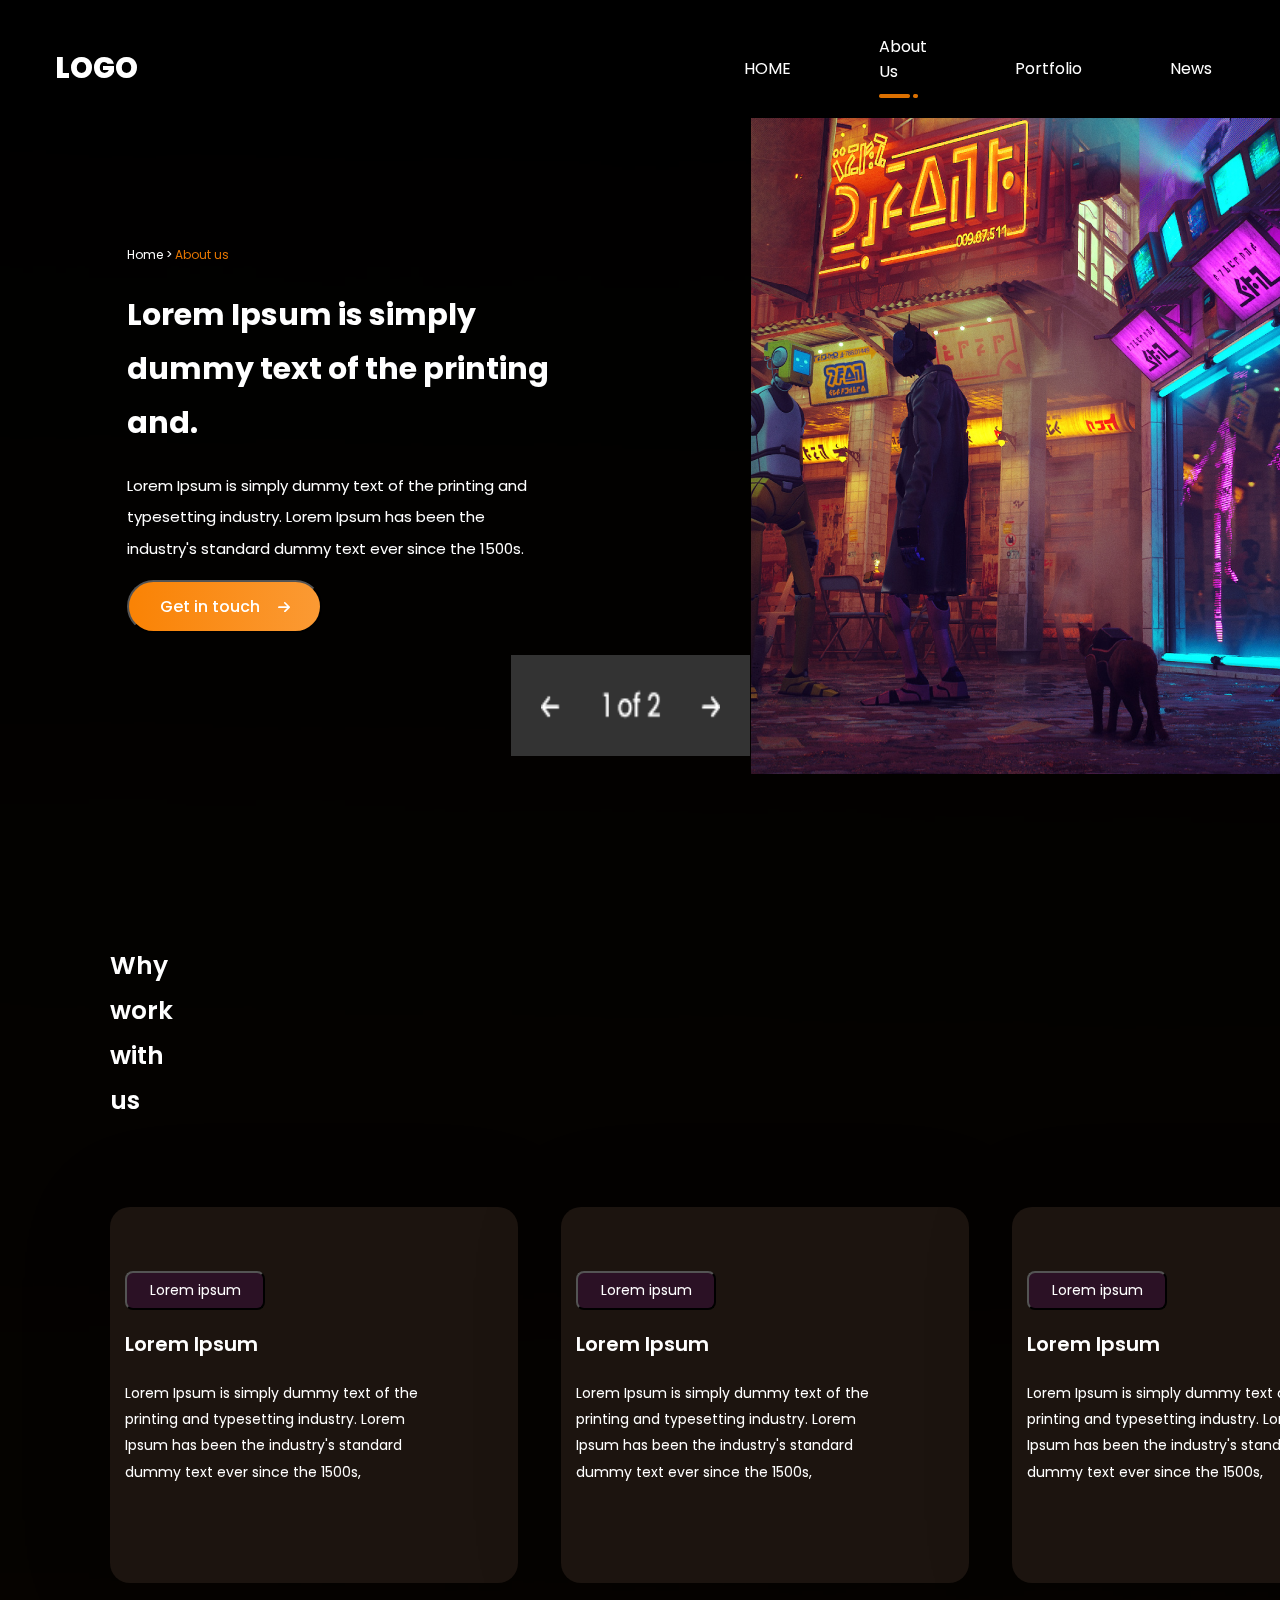
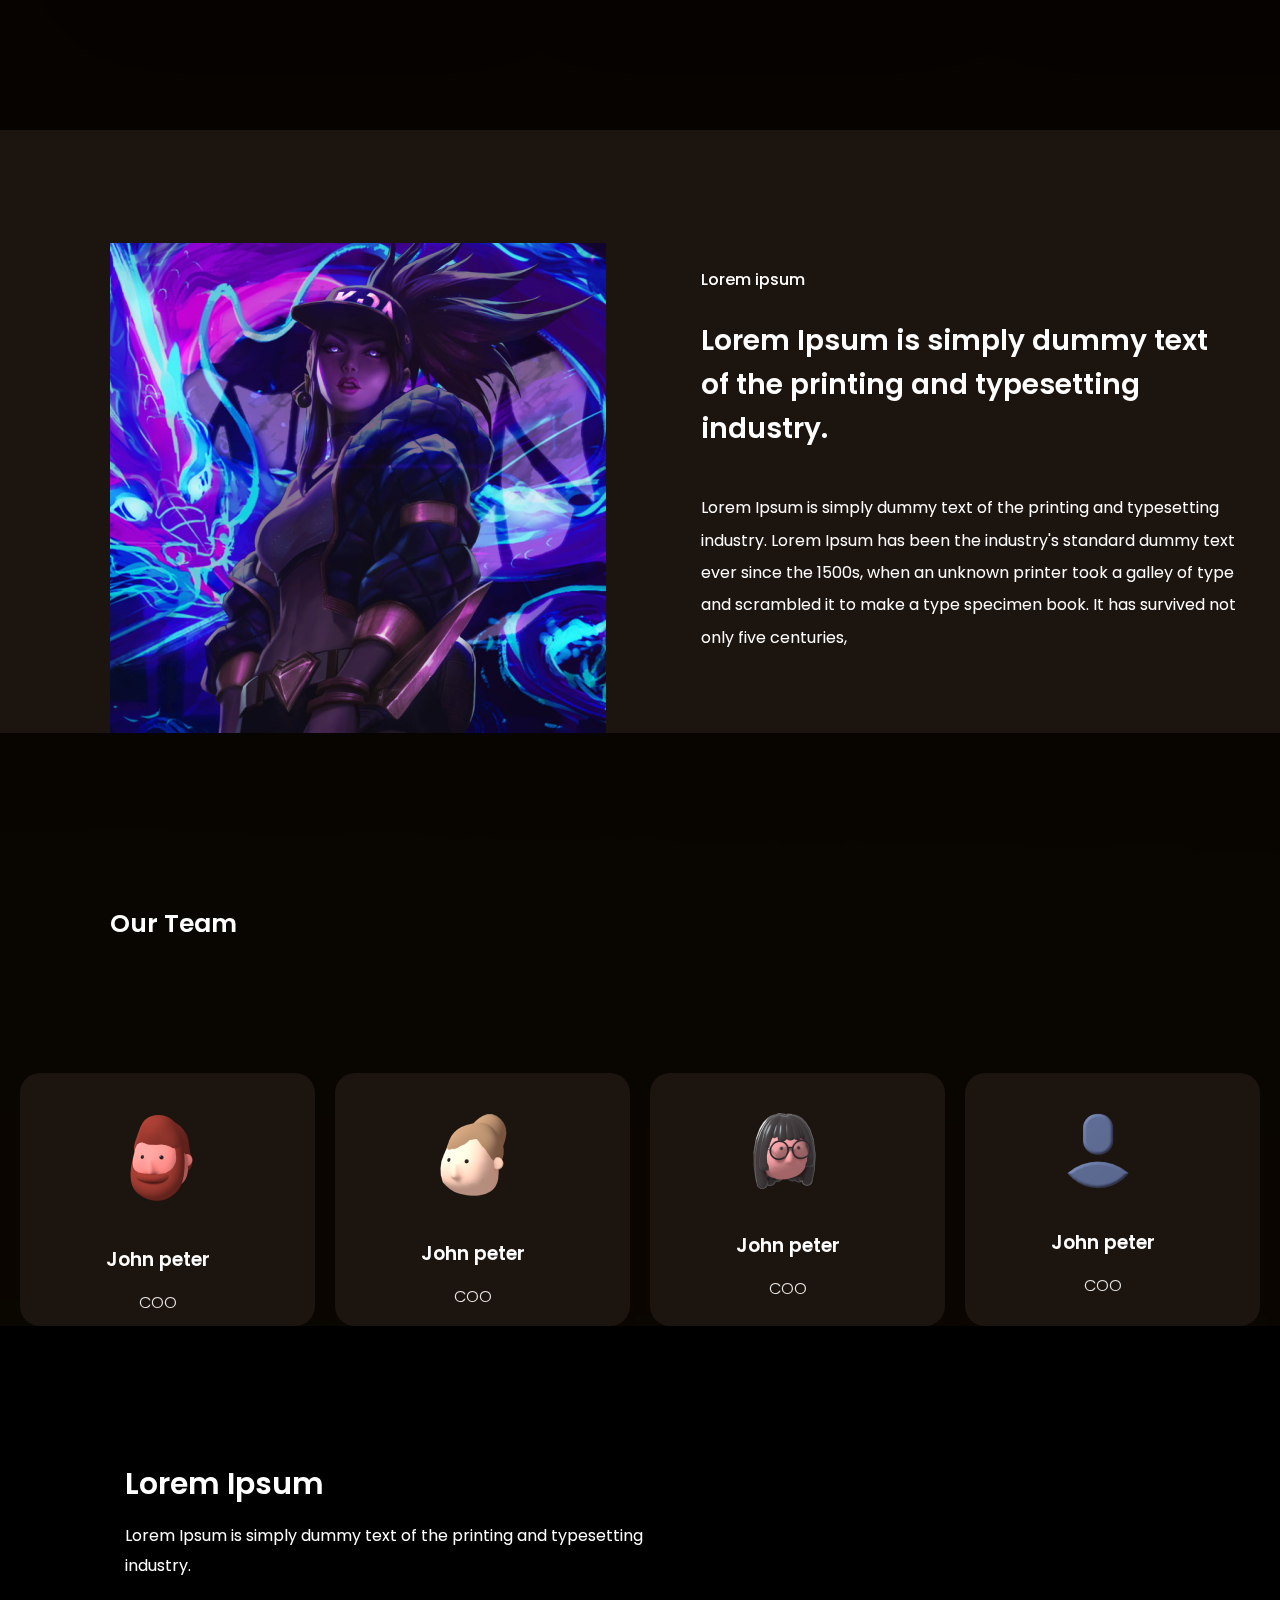
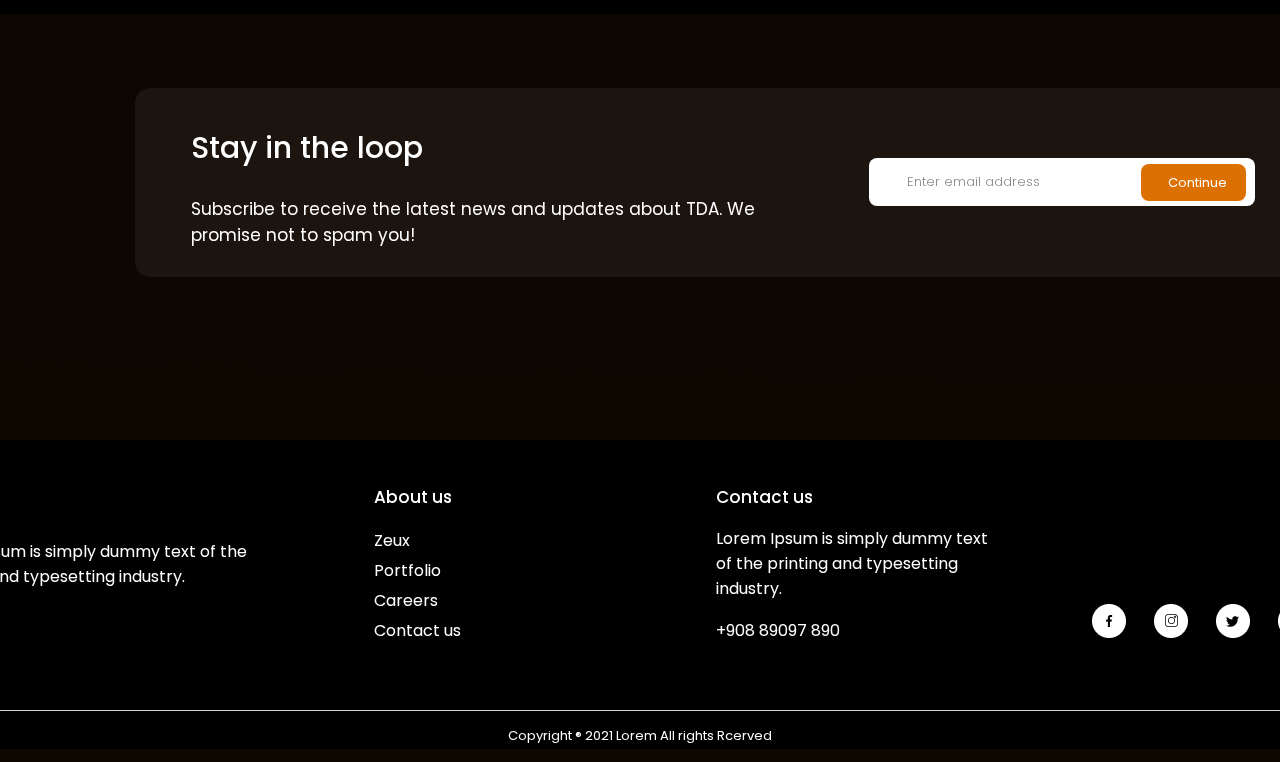
==== about.html @ d9f82168 "Add files via upload" ====
<!DOCTYPE html>
<html lang="en">
<head>
    <meta charset="UTF-8">
    <meta name="viewport" content="width=device-width, initial-scale=1.0">
    <link rel="stylesheet" href="about.css"
    <title>About us</title>
</head>
<body>
    <div class="main">
        <div class="parent-1">
            <div class="nav-bar">
                <div class="nav-left">
                    <h1>LOGO</h1>
                </div>
                <div class="nav-right">
                    <ul>
                        <li><a href="home.html">HOME</a></li>
                        <li><a href="about.html">About Us<br></a>
                            <img src="Images/Home/Group 94.png"></li>
                        <li><a href="portfolio.html">Portfolio</a></li>
                        <li><a href="news.html">News</a></li>
                        <button ><a href="contact.html">Contact Us</a></button>
                        
                    </ul>         
                </div>
            </div>
            <div class="to-right">            
                <div class="top-left">
                    <span>Home ><label style="color: #E47500;"> About us</label></span>
                    <h1>Lorem Ipsum is simply dummy text of the printing and.</h1>
                    <p>Lorem Ipsum is simply dummy text of the printing and typesetting industry. Lorem Ipsum has been the industry's standard dummy text ever since the 1500s.</p>
                    <div class="top-bt">
                        <button>Get in touch<img src="Images/About/arrow 6.png"></button>
                    </div>
                </div>
                <div class="top-right">
                    <img src="Images/About/Rectangle 6.png">
                    <img src="Images/About/Group 89.png" class="arrow">
                </div>
            </div>
        </div>

        <div class="parent-2">
            <div class="two-top">
                <h2>Why work with us</h2>
            </div>
            <div class="two-box">
                <div class="two-box-1">
                    <button>Lorem ipsum</button>
                    <h2>Lorem Ipsum</h2>
                    <p>Lorem Ipsum is simply dummy text of the printing and typesetting industry. Lorem Ipsum has been the industry's standard dummy text ever since the 1500s,</p>
                </div>
                <div class="two-box-1">
                    <button>Lorem ipsum</button>
                    <h2>Lorem Ipsum</h2>
                    <p>Lorem Ipsum is simply dummy text of the printing and typesetting industry. Lorem Ipsum has been the industry's standard dummy text ever since the 1500s,</p>
                </div>
                <div class="two-box-1">
                    <button>Lorem ipsum</button>
                    <h2>Lorem Ipsum</h2>
                    <p>Lorem Ipsum is simply dummy text of the printing and typesetting industry. Lorem Ipsum has been the industry's standard dummy text ever since the 1500s,</p>
                </div>
            </div>
        </div>
        

        <div class="parent-3">
            <div class="three-box">
                <div class="three-left">
                    <img src="Images/About/Rectangle 25.png">
                </div>
                <div class="three-right">
                    <span>Lorem ipsum</span>
                    <h2>Lorem Ipsum is simply dummy text of the printing and typesetting industry.</h2>
                    <p>Lorem Ipsum is simply dummy text of the printing and typesetting industry. Lorem Ipsum has been the industry's standard dummy text ever since the 1500s, when an unknown printer took a galley of type and scrambled it to make a type specimen book. It has survived not only five centuries,</p>
                </div>
            </div>
        </div>

        <div class="parent-4">
            <div class="four-top">
                <h2>Our Team</h2>
            </div>
            <div class="four-middle">
                <div class="four-box">
                    <img src="Images/About/Bill 1.png">
                    <h2>John peter</h2>
                    <p>COO</p>
                </div>
                <div class="four-box">
                    <img src="Images/About/Beverly 1.png">
                    <h2>John peter</h2>
                    <p>COO</p>
                </div>
                <div class="four-box">
                    <img src="Images/About/Claudia 1.png">
                    <h2>John peter</h2>
                    <p>COO</p>
                </div>
                <div class="four-box">
                    <img src="Images/About/Avatar 1.png">
                    <h2>John peter</h2>
                    <p>COO</p>
                </div>
            </div>
           
        </div>

        <div class="parent-5">
            <div class="five-top">
                <h2>Lorem Ipsum</h2>
                <p>Lorem Ipsum is simply dummy text of the printing and typesetting industry.</p>
            </div>
            <div class="five-bot">
                <div class="five-cont">    
                    <h2>Stay in the loop</h2>
                    <p>Subscribe to receive the latest news and updates about TDA. We promise not to spam you!</p>
                </div>
                <div class="five-search">
                    <div class="five-bot-1"><p>Enter email address</p></div>
                    <div class="five-bot-2"><P>Continue</P></div>
                </div>
            </div>
        </div>

        <div class="footer">
            <div class="footer-top">
                <div class="one">
                    <h2>LOGO</h2>
                    <p>Lorem Ipsum is simply dummy text of the printing and typesetting industry.</p>
                    <p>@Logo</p>
                </div>
                <div class="two">
                    <h2>About us</h2>
                    <p>Zeux<br> Portfolio<br> Careers<br> Contact us</p>
                </div>
                <div class="three">
                    <h2>Contact us</h2>
                    <p>Lorem Ipsum is simply dummy text of the printing and typesetting industry.</p>
                    <p>+908 89097 890</p>
                </div>
                <div class="four">
                    <img src="Images/Home/Group 5.png">
                    <img src="Images/Home/Group 11.png">
                    <img src="Images/Home/Group 10.png">
                    <img src="Images/Home/Group 9.png">
                </div>
            </div>
            <div class="footer-bottom">
                <span></span>
                <p>Copyright ® 2021 Lorem All rights Rcerved</p>
            </div>
        </div>
    </div>
</body>
</html>
---- about.css ----
@import url('https://fonts.googleapis.com/css2?family=Poppins:ital,wght@0,100;0,200;0,300;0,400;0,500;0,600;0,700;0,800;0,900;1,100;1,200;1,300;1,400;1,500;1,600;1,700;1,800;1,900&display=swap');
@import url('https://fonts.googleapis.com/css2?family=Poppins:ital,wght@0,100;0,200;0,300;0,400;0,500;0,600;0,700;0,800;0,900;1,100;1,200;1,300;1,400;1,500;1,600;1,700;1,800;1,900&family=Rubik:ital,wght@0,300..900;1,300..900&display=swap');
body{
    padding: 0px;
    margin: 0px;
    background: linear-gradient(181deg, #000 0.82%, #4A2800 529.1%);
    backdrop-filter: blur(7px);
}

.nav-left h1{
    color: #FFF;
    font-family: Poppins;
    font-size: 29px;
    font-weight: 800;
    line-height: 153.5%; 
    margin-right: 566px;
    margin-left: 55px;
}

.nav-right ul{
    display: inline-flex;
    align-items: center;
    gap: 88px;
}

.nav-bar{
    display: flex;
    align-items: center;
    padding: 0px;
}

.nav-right ul li a{
    text-decoration: none;
    color: #FFF;
    font-family: Poppins;
    font-size: 16px;
    font-weight: 400;
}

.nav-right ul  button {
    border-radius: 6px;
    background: #FA9021;
    width: 132px;
    height: 41px;
    flex-shrink: 0;
}
.nav-right ul  button a{
    color: #FFF;
    font-family: Poppins;
    font-size: 13px;
    font-weight: 400;
    text-decoration: none;
}
.top-left{
    margin-top: 125px
}
.top-left span,.top-left h1,.top-left p{
    padding: 0px 22px 0px 127px;
}

.top-bt{
    margin-left: 127px;
    display: flex;
    align-items: center;
}
.top-bt img{
    margin-left:18px;
}
.to-right{
    display: flex;
}

.top-left span{
    color: #FFF;
    font-family: Poppins;
    font-size: 12px;
    font-weight: 400;
    line-height: 208.5%;
} 

.top-left h1{
    width: 425px;
    color: #FFF;
    font-family: Poppins;
    font-size: 30px;
    font-weight: 700;
    line-height: 180.5%;
}

.top-left p{
    width: 414px;
    height: 95px;
    flex-shrink: 0;
    color: #FFF;
    font-family: Poppins;
    font-size: 15px;
    font-weight: 400;
    line-height: 208.5%;
}
.top-left button{
    width: 195px;
    height: 53px;
    flex-shrink: 0;
    border-radius: 40px;
    background: linear-gradient(92deg, #FA8305 2.08%, #FB9E3C 117.25%);
    color: #FFF;
    font-family: Poppins;
    font-size: 16px;
    font-weight: 500;
}
.top-right img{
    margin-left: 177px;
}
.arrow{
    position: absolute;
    right: 530px;
    top:655px;
    width: 179px;
    height: 67px;
    flex-shrink: 0;
    background: #333;
    padding: 17px 30px 17px;
}

.two-top h2{
    color: #FFF;
    font-family: Poppins;
    font-size: 25px;
    font-weight: 600;
    line-height: 180.5%;
    padding: 144px 1093px 63px 110px;
}

.two-box-1{
    width: 378px;
    height: 348px;
    flex-shrink: 0;
    border-radius: 20px;
    background: #1C140F;
    box-shadow: 0px 4px 94px 0px rgba(0, 0, 0, 0.15);
}
.two-box{
    display: flex;
    align-items: center;
    justify-content: space-evenly;
    padding: 0px 110px 147px;
    gap:43px;
 

}
.two-box-1{
    width: 378px;
    height: 248px;
    flex-shrink: 0;
    border-radius: 20px;
    background: #1C140F;
    color: #FFF;
    font-family: Poppins;
    font-size: 14px;
    font-weight: 400;
    line-height: 187.5%; 
    padding: 64px 15px 64px;
}
.two-box-1 h2{
    width: 304px;
    color: #FFF;
    font-family: Poppins;
    font-size: 20px;
    font-weight: 600;
    line-height: 187.5%;
}
.two-box-1 p{
    width: 304px;
    flex-shrink: 0;
    color: #FFF;
    font-family: Poppins;
    font-size: 14px;
    font-weight: 400;
    line-height: 187.5%; /* 26.25px */
}
.two-box button{
    width: 140px;
    height: 39px;
    border-radius: 8px;
    background: rgba(176, 0, 220, 0.11);
    color: #FFF;
    font-family: Poppins;
    font-size: 14px;
    font-weight: 400;
    line-height: 187.5%; 
}


.three-box{
    width: 1510px;
    height: 603px;
    flex-shrink: 0;
    background: #1C140F;
    display: flex;
}
.three-left{
    padding: 113px 0px 0px 110px;
}
.three-right span{
    color: #FFF;
    font-family: Poppins;
    font-size: 16px;
    font-weight: 500;
    line-height: 202.5%;
}
.three-right h2{
    width: 531px;
    height: 150px;
    flex-shrink: 0;
    color: #FFF;
    font-family: Poppins;
    font-size: 28px;
    font-weight: 600;
    line-height: 157.5%;
}
.three-right p{
    width: 536px;
    height: 159px;
    flex-shrink: 0;
    color: #FFF;
    font-family: Poppins;
    font-size: 16px;
    font-weight: 400;
    line-height: 202.5%;
}
.three-right{
    padding: 134px 203px 100px 95px;
}


.four-top h2{
    width: 139px;
    color: #FFF;
    font-family: Poppins;
    font-size: 25px;
    font-weight: 600;
    line-height: 180.5%;
    padding: 148px 1191px 53px 110px;
}
.four-bottom h2{
    width: 209px;
    height: 40px;
    flex-shrink: 0;
    color: #FFF;
    font-family: Poppins;
    font-size: 30px;
    font-weight: 600;
    line-height: 187.5%; /* 56.25px */
}
.four-bottom p{
    width: 545px;
    height: 57px;
    flex-shrink: 0;
    color: #FFF;
    font-family: Poppins;
    font-size: 16px;
    font-weight: 400;
    line-height: 187.5%; /* 30px */
}
.four-middle{
    display: flex;
    align-items: center;
    justify-content: space-evenly;

}
.four-box h2{
    color: #FFF;
    font-family: Poppins;
    font-size: 19px;
    font-weight: 600;
    line-height: 202.5%;
    padding-left: 86px
}
.four-box p{
    color: #E8E8E8;
    font-family: Poppins;
    font-size: 16px;
    font-weight: 300;
    line-height: 102.5%;
    padding-left: 119px;
}
.four-box img{
    padding-left: 80px;
    padding-top: 25px;
}
.four-box{
    border-radius: 20px;
    background: #1C140F;
    width: 295px;
    height: 253px;
    flex-shrink: 0;
    margin-top: 53px;
}

.five-bot-1 p{
    width: 155.098px;
    color: #8F8F8F;
    color: #898989;
    text-align: center;
    font-family: Poppins;
    font-size: 13px;
    font-style: normal;
    font-weight: 300;
    line-height: normal;
    padding: 0px;
    padding-left: 27px;
}

.five-bot-2{
    width: 104.996px;
    height: 37px;
    flex-shrink: 0;
    border-radius: 8px;
    background: #DC7000;
    margin-left: 90px;
}
.five-bot-2 p{
    width: 69.299px;
    color: #FFF;
    text-align: center;
    font-family: Poppins;
    font-size: 13px;
    font-weight: 400;
    padding: 0px 22px 0px 22px;
    margin-top: 9px;
}
.five-top h2{
    width: 209px;
    height: 40px;
    color: #FFF;
    font-family: Poppins;
    font-size: 30px;
    font-weight: 600;
    line-height: 187.5%;
}

.five-bot{
    width: 1170px;
    height: 189px;
    flex-shrink: 0;
    border-radius: 15px;
    background: #1C140F;
    margin: 74px 135px 0px;
    display: flex;
    align-items: center;
}
.five-cont h2{
    width: 303px;
    color: #FFF;
    font-family: Poppins;
    font-size: 30px;
    font-weight: 500;
}
.five-cont p{
    width: 636px;
    color: #FFF;
    font-family: Poppins;
    font-size: 17px;
    font-weight: 400;
    
}
.five-cont{
    margin-left: 56px;
}
.footer{
    margin-top: 163px;
    background-color: #000;
}
.footer-top{
    display: flex;
    align-items: center;
    justify-content: center;
    margin-top: 79px;
}
.one h2{
    color: #FFF;
    font-family: Poppins;
    font-size: 24px;
    font-weight: 800;
    line-height: 153.5%;
}
.one{
    margin-right: 78px;
    margin-left: 70px;
}
.two h2,.three h2{
    color: #FFF;
    font-family: Poppins;
    font-size: 17px;
    font-style: normal;
    font-weight: 500;
    line-height: normal;
}
.three{
    margin-top: 30px;
}
.two{
    margin-top: -20px;
}
.one p{
    color: #FFF;
    font-family: Poppins;
    font-size: 16px;
    font-weight: 400;
    width: 372px;
    height: 58px;
    flex-shrink: 0;
}
.two p{
    width: 342px;
    height: 117px;
    flex-shrink: 0;
    color: #FFF;
    font-family: Poppins;
    font-size: 16px;
    font-weight: 400;
    line-height: 186.3%;
}
.three p{
    width: 282px;
    height: 76px;
    flex-shrink: 0;
    color: #FFF;
    font-family: Poppins;
    font-size: 16px;
    font-weight: 400;
}
.four{
    margin: 100px 100px 0px 80px;
    display: flex;
    align-items: center;
}
.footer-bottom p{
    color: #FFF;
    font-family: Poppins;
    font-size: 13px;
    font-weight: 400;
    line-height: 190.6%;
    text-align: center;
    margin-top:29px 588px 0px;
}

.footer-bottom{
    border-top: 0.8px solid #D2D2D2; ;
}
.five-search{
    display: flex;
    align-items: center;
    width: 385.679px;
    height: 48px;
    flex-shrink: 0;
    border-radius: 8px;
    background: #FFF;
    margin: 71px 50px 71px 42px;
}

.five-top h2{
    width: 209px;
    height: 40px;
    color: #FFF;
    font-family: Poppins;
    font-size: 30px;
    font-weight: 600;
    line-height: 187.5%;
}
.five-top p{
    width: 545px;
    height: 57px;
    flex-shrink: 0;
    color: #FFF;
    font-family: Poppins;
    font-size: 16px;
    font-weight: 400;
    line-height: 187.5%;
}
.five-top{
    padding: 105px 0px 20px 125px;
    background: #000;
}
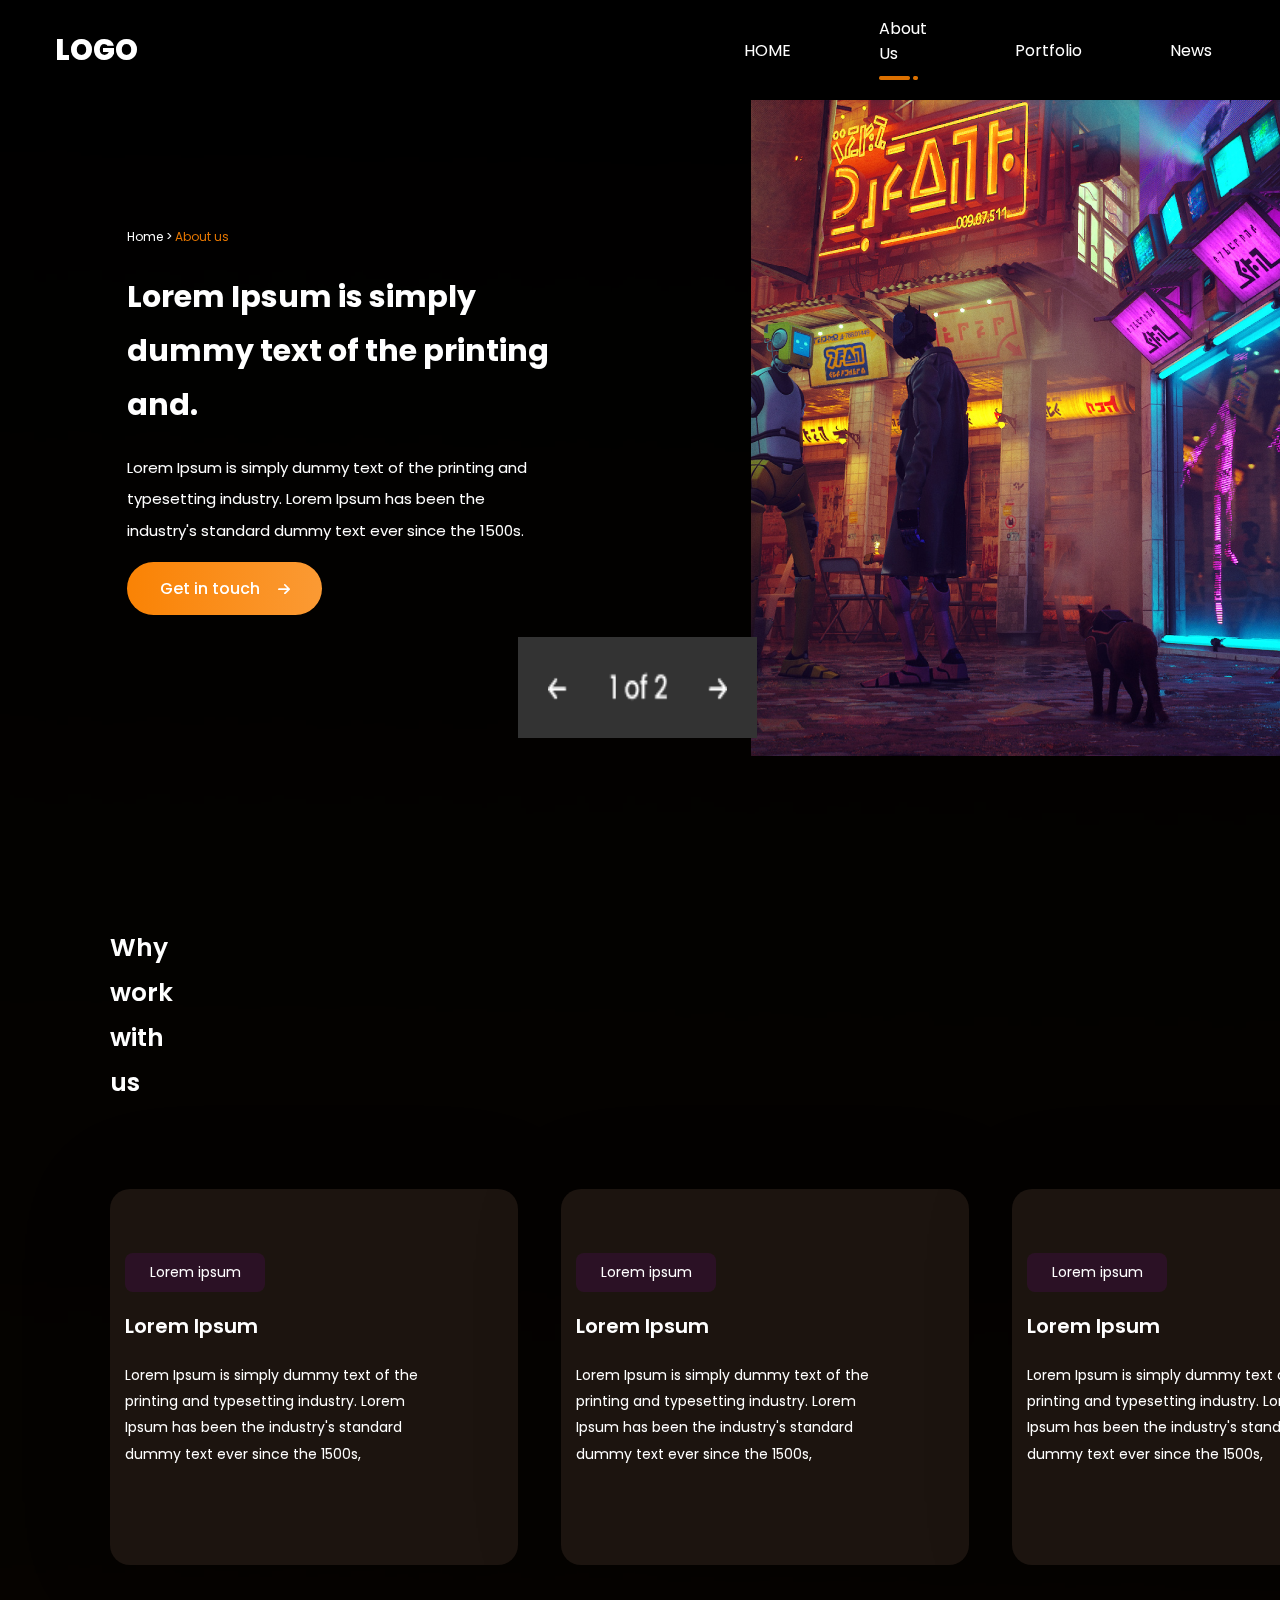
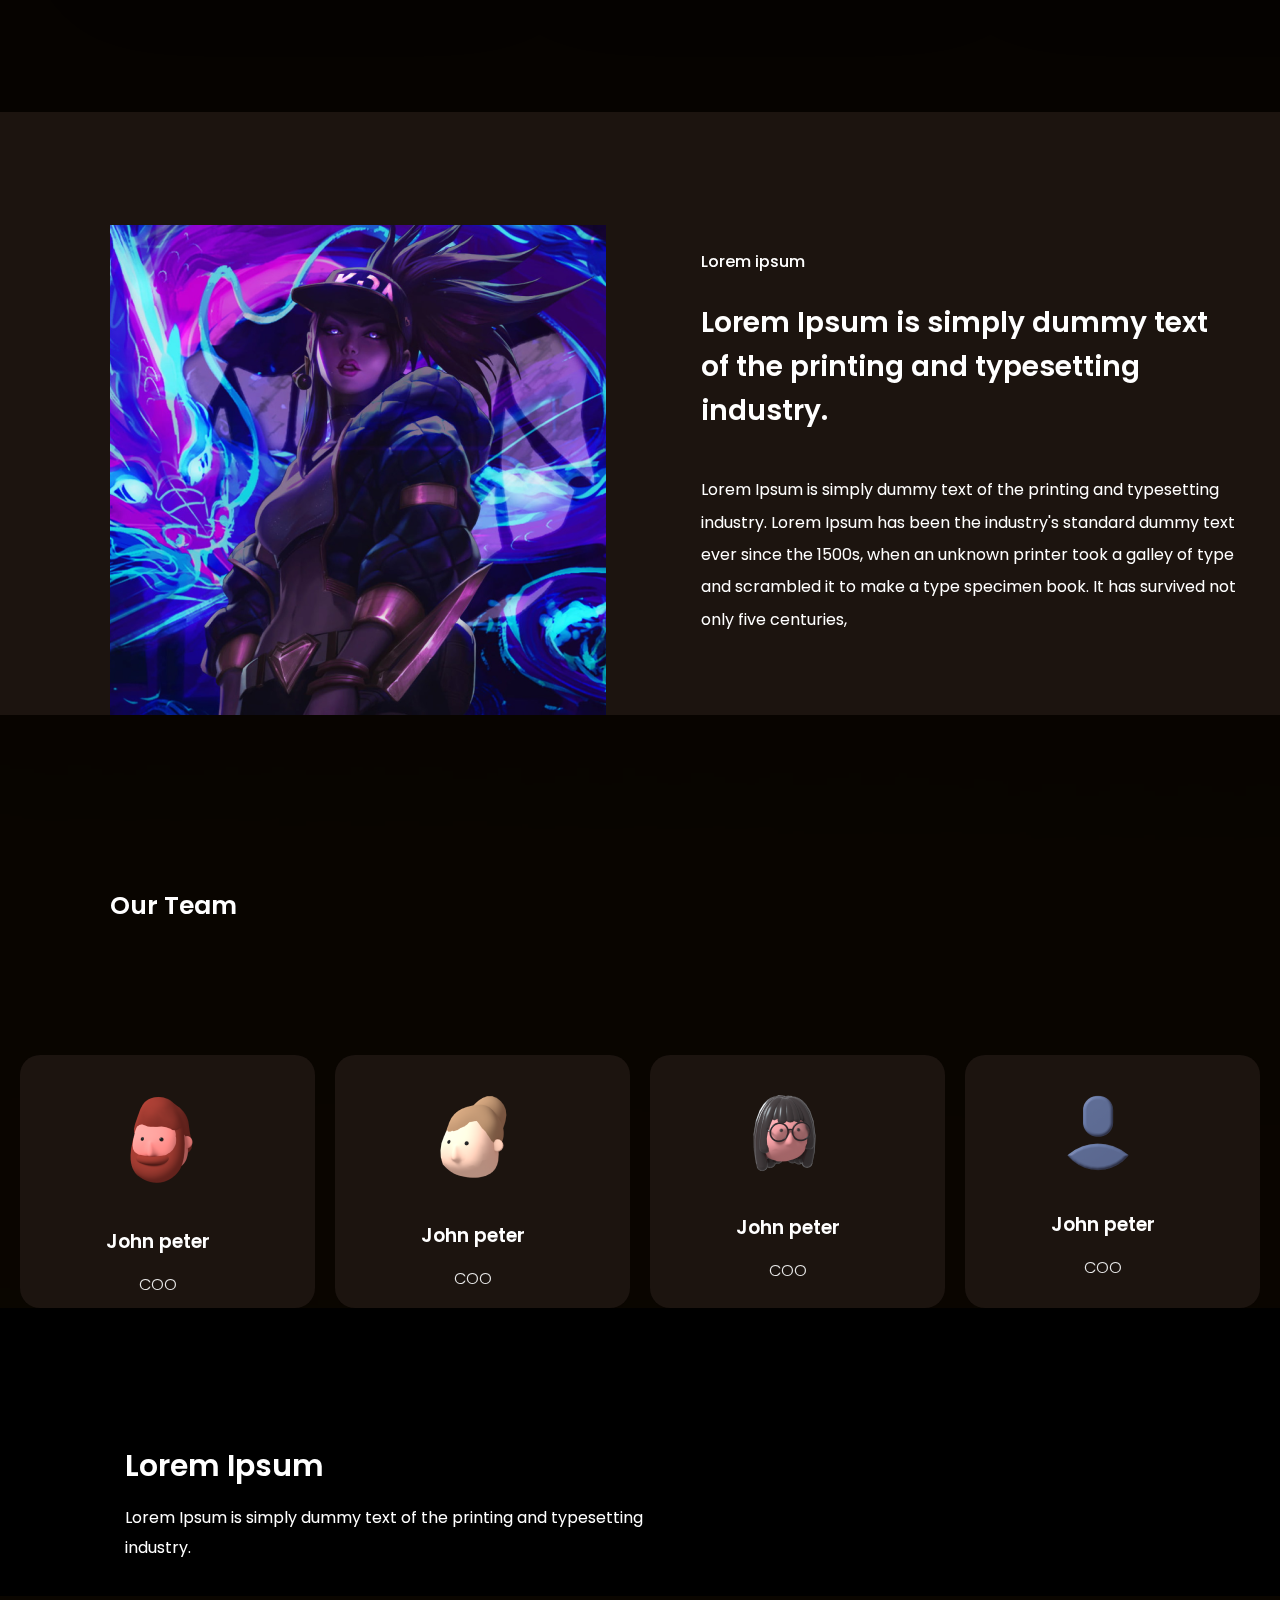
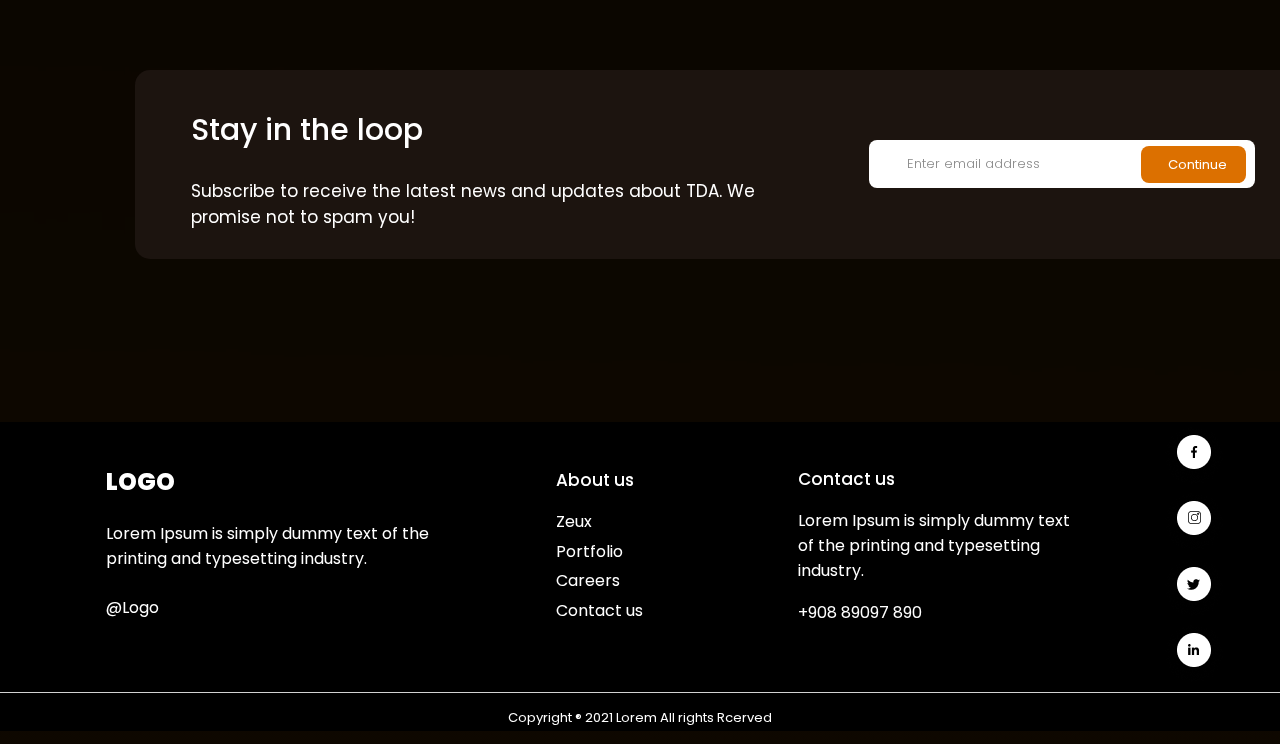
==== commit 32dc70f8: "Add files via upload" ====
--- a/about.html
+++ b/about.html
@@ -3,7 +3,7 @@
 <head>
     <meta charset="UTF-8">
     <meta name="viewport" content="width=device-width, initial-scale=1.0">
-    <link rel="stylesheet" href="about.css"
+    <link rel="stylesheet" href="about.css">
     <title>About us</title>
 </head>
 <body>
@@ -124,6 +124,7 @@
             </div>
         </div>
 
+
         <div class="footer">
             <div class="footer-top">
                 <div class="one">
@@ -133,7 +134,10 @@
                 </div>
                 <div class="two">
                     <h2>About us</h2>
-                    <p>Zeux<br> Portfolio<br> Careers<br> Contact us</p>
+                    <li>Zeux</li>
+                    <li>Portfolio </li>
+                    <li>Careers</li>
+                    <li>Contact us</li>
                 </div>
                 <div class="three">
                     <h2>Contact us</h2>
@@ -141,10 +145,10 @@
                     <p>+908 89097 890</p>
                 </div>
                 <div class="four">
-                    <img src="Images/Home/Group 5.png">
-                    <img src="Images/Home/Group 11.png">
-                    <img src="Images/Home/Group 10.png">
-                    <img src="Images/Home/Group 9.png">
+                    <a href="#"><img src="Images/Home/Group 5.png"></a>
+                    <a href="#"><img src="Images/Home/Group 11.png"></a>
+                    <a href="#"><img src="Images/Home/Group 10.png"></a>
+                    <a href="#"><img src="Images/Home/Group 9.png"></a>
                 </div>
             </div>
             <div class="footer-bottom">
--- a/about.css
+++ b/about.css
@@ -43,6 +43,7 @@
     width: 132px;
     height: 41px;
     flex-shrink: 0;
+    border: none;
 }
 .nav-right ul  button a{
     color: #FFF;
@@ -107,14 +108,15 @@
     font-family: Poppins;
     font-size: 16px;
     font-weight: 500;
+    border: none;
 }
 .top-right img{
     margin-left: 177px;
 }
 .arrow{
     position: absolute;
-    right: 530px;
-    top:655px;
+    right: 523px;
+    top:637px;
     width: 179px;
     height: 67px;
     flex-shrink: 0;
@@ -188,6 +190,7 @@
     font-size: 14px;
     font-weight: 400;
     line-height: 187.5%; 
+    border: none;
 }
 
 
@@ -295,6 +298,18 @@
     height: 253px;
     flex-shrink: 0;
     margin-top: 53px;
+}
+
+
+.five-search{
+    display: flex;
+    align-items: center;
+    width: 385.679px;
+    height: 48px;
+    flex-shrink: 0;
+    border-radius: 8px;
+    background: #FFF;
+    margin: 71px 50px 71px 42px;
 }
 
 .five-bot-1 p{
@@ -338,7 +353,20 @@
     font-weight: 600;
     line-height: 187.5%;
 }
-
+.five-top p{
+    width: 545px;
+    height: 57px;
+    flex-shrink: 0;
+    color: #FFF;
+    font-family: Poppins;
+    font-size: 16px;
+    font-weight: 400;
+    line-height: 187.5%;
+}
+.five-top{
+    padding: 105px 0px 20px 125px;
+    background: #000;
+}
 .five-bot{
     width: 1170px;
     height: 189px;
@@ -349,6 +377,9 @@
     display: flex;
     align-items: center;
 }
+.five-cont{
+    margin-left: 56px;
+}
 .five-cont h2{
     width: 303px;
     color: #FFF;
@@ -361,8 +392,7 @@
     color: #FFF;
     font-family: Poppins;
     font-size: 17px;
-    font-weight: 400;
-    
+    font-weight: 400;  
 }
 .five-cont{
     margin-left: 56px;
@@ -386,7 +416,7 @@
 }
 .one{
     margin-right: 78px;
-    margin-left: 70px;
+    margin-left: 121px;
 }
 .two h2,.three h2{
     color: #FFF;
@@ -394,13 +424,13 @@
     font-size: 17px;
     font-style: normal;
     font-weight: 500;
-    line-height: normal;
 }
 .three{
     margin-top: 30px;
+    margin-left: -100px;
 }
 .two{
-    margin-top: -20px;
+    margin-top: -35px;
 }
 .one p{
     color: #FFF;
@@ -411,14 +441,13 @@
     height: 58px;
     flex-shrink: 0;
 }
-.two p{
+.two li{
     width: 342px;
-    height: 117px;
-    flex-shrink: 0;
-    color: #FFF;
-    font-family: Poppins;
-    font-size: 16px;
-    font-weight: 400;
+    color: #FFF;
+    font-family: Poppins;
+    font-size: 16px;
+    font-weight: 400;
+    list-style: none;
     line-height: 186.3%;
 }
 .three p{
@@ -431,9 +460,8 @@
     font-weight: 400;
 }
 .four{
-    margin: 100px 100px 0px 80px;
-    display: flex;
-    align-items: center;
+    margin-left: 83px;
+    margin-right: 70px;
 }
 .footer-bottom p{
     color: #FFF;
@@ -447,38 +475,4 @@
 
 .footer-bottom{
     border-top: 0.8px solid #D2D2D2; ;
-}
-.five-search{
-    display: flex;
-    align-items: center;
-    width: 385.679px;
-    height: 48px;
-    flex-shrink: 0;
-    border-radius: 8px;
-    background: #FFF;
-    margin: 71px 50px 71px 42px;
-}
-
-.five-top h2{
-    width: 209px;
-    height: 40px;
-    color: #FFF;
-    font-family: Poppins;
-    font-size: 30px;
-    font-weight: 600;
-    line-height: 187.5%;
-}
-.five-top p{
-    width: 545px;
-    height: 57px;
-    flex-shrink: 0;
-    color: #FFF;
-    font-family: Poppins;
-    font-size: 16px;
-    font-weight: 400;
-    line-height: 187.5%;
-}
-.five-top{
-    padding: 105px 0px 20px 125px;
-    background: #000;
 }